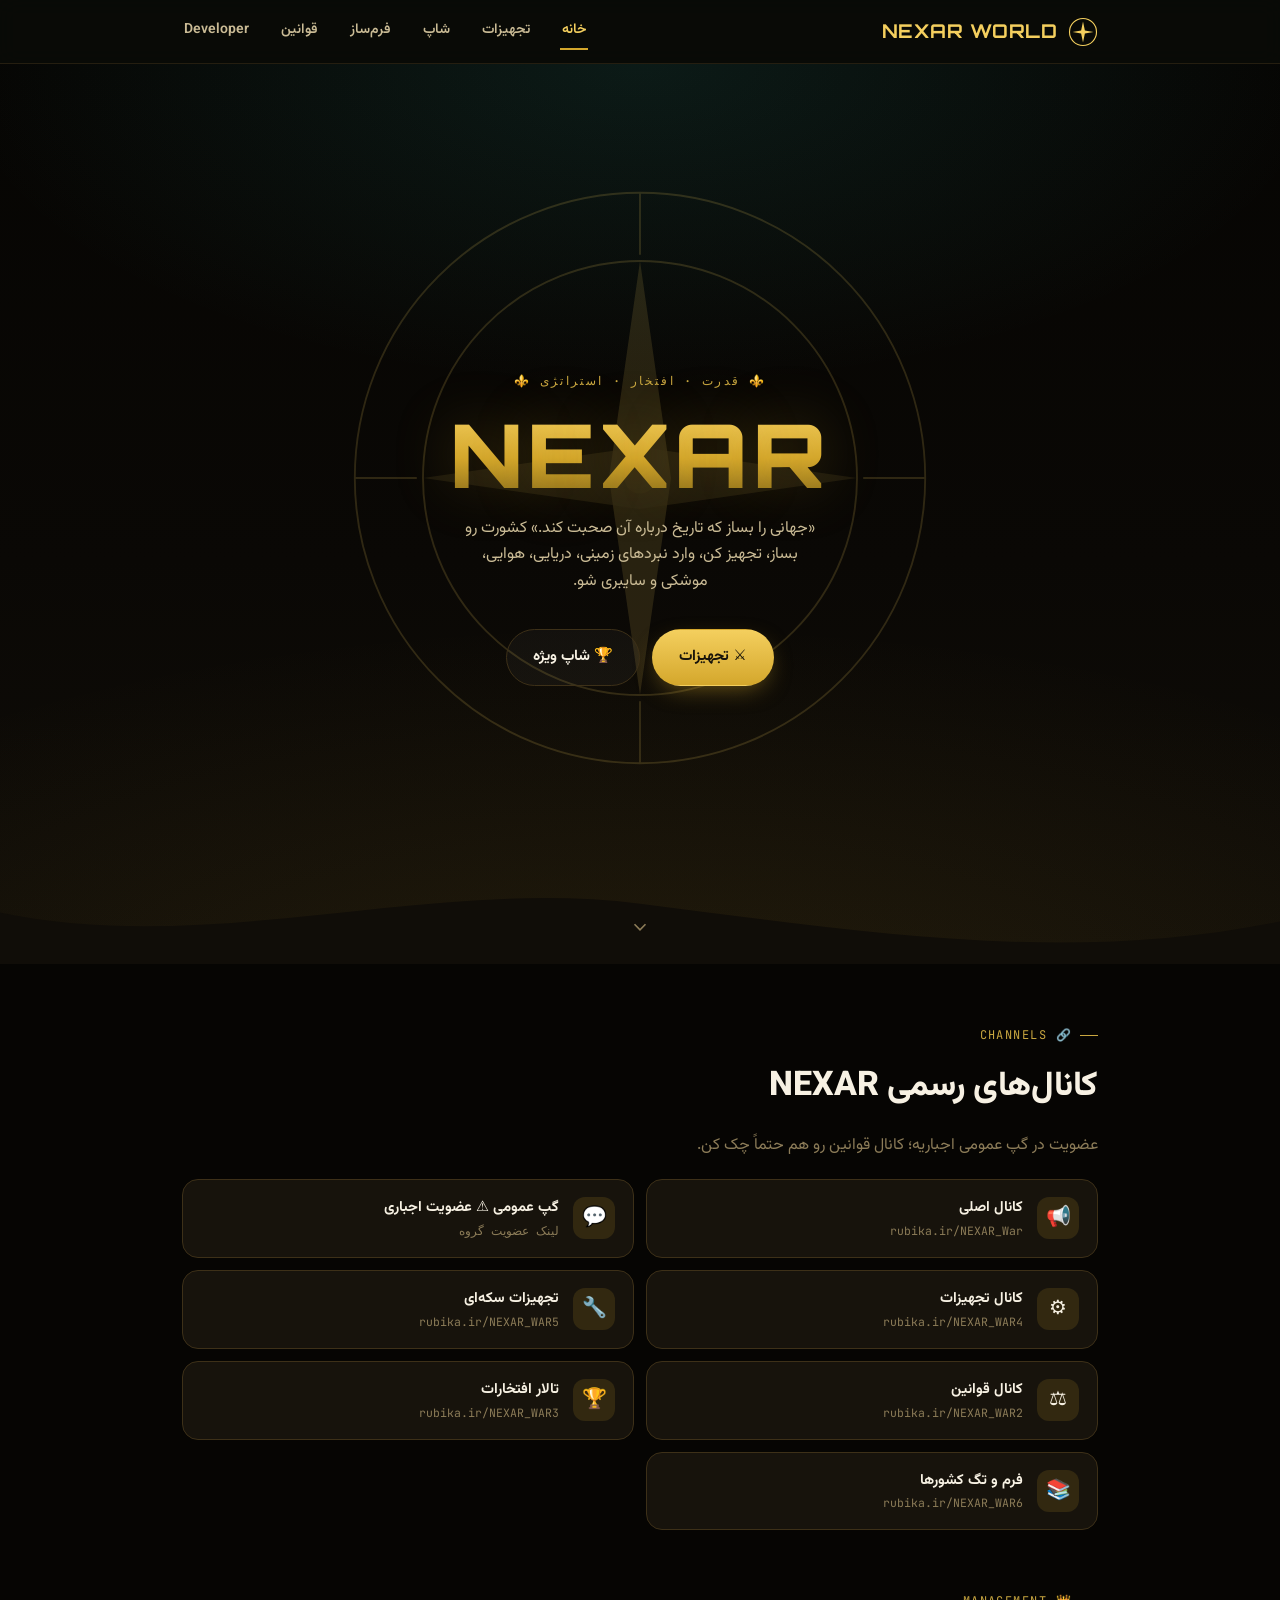
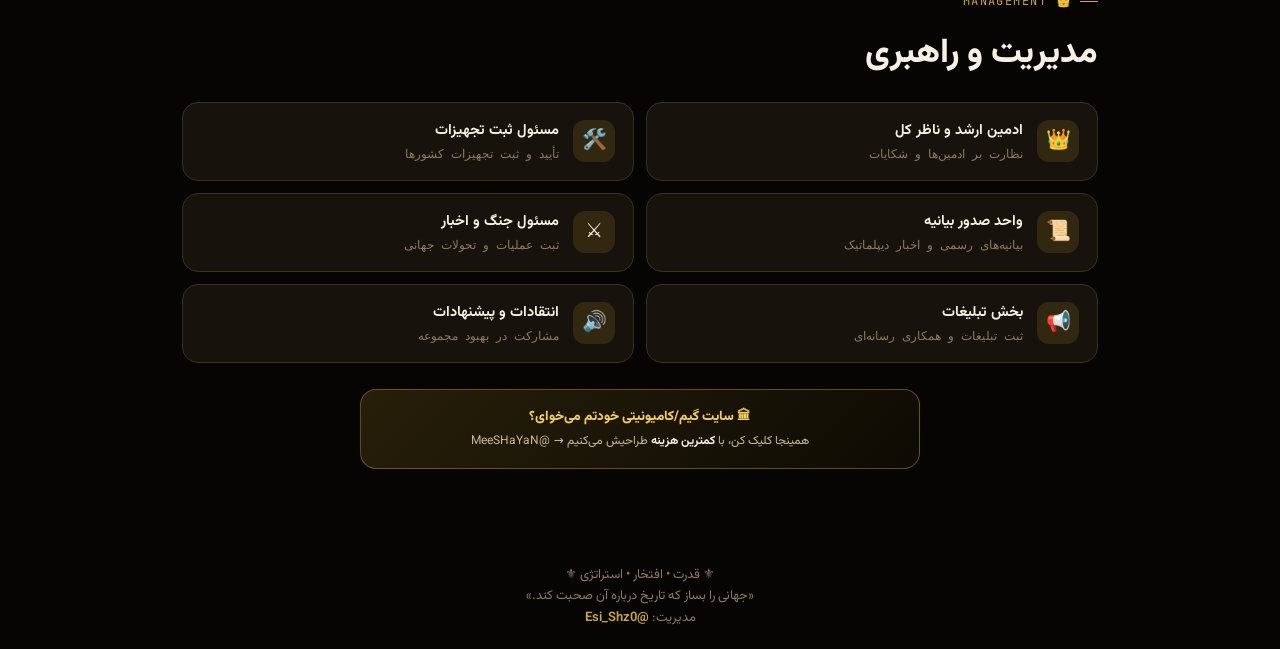
==== index.html @ 239a9ee9 "Add files via upload" ====
<!doctype html>
<html lang="fa" dir="rtl">
<head>
<meta charset="UTF-8">
<meta name="viewport" content="width=device-width, initial-scale=1, viewport-fit=cover">
<title>NEXAR WORLD</title>
<meta name="description" content="NEXAR — گیم متنی استراتژی جهانی. تجهیزات، شاپ ویژه، فرم‌ساز رسمی و قوانین.">
<link rel="icon" href="data:,">
<link rel="stylesheet" href="assets/style.css">
</head>
<body data-page="home">

<header class="topbar">
  <div class="container">
    <a href="index.html" class="brand">
      <svg class="brand-mark" viewBox="0 0 40 40" fill="none">
        <circle cx="20" cy="20" r="18" stroke="#f4cf5e" stroke-width="1.5"/>
        <path d="M20 6 L22.5 18 L34 20 L22.5 22 L20 34 L17.5 22 L6 20 L17.5 18 Z" fill="#f4cf5e"/>
      </svg>
      NEXAR WORLD
    </a>
    <nav class="desktop-nav">
      <a href="index.html" data-nav="home">خانه</a>
      <a href="equipment.html" data-nav="equipment">تجهیزات</a>
      <a href="shop.html" data-nav="shop">شاپ</a>
      <a href="forms.html" data-nav="forms">فرم‌ساز</a>
      <a href="rules.html" data-nav="rules">قوانین</a>
      <a href="developer.html" data-nav="developer">Developer</a>
    </nav>
  </div>
</header>

<section class="hero">
  <svg class="hero-compass" viewBox="0 0 200 200" fill="none">
    <circle cx="100" cy="100" r="92" stroke="#f4cf5e" stroke-width="0.6"/>
    <circle cx="100" cy="100" r="70" stroke="#f4cf5e" stroke-width="0.6"/>
    <g stroke="#f4cf5e" stroke-width="0.6">
      <line x1="100" y1="8" x2="100" y2="28"/>
      <line x1="100" y1="172" x2="100" y2="192"/>
      <line x1="8" y1="100" x2="28" y2="100"/>
      <line x1="172" y1="100" x2="192" y2="100"/>
    </g>
    <path d="M100 30 L110 100 L100 170 L90 100 Z" fill="#f4cf5e" opacity="0.8"/>
    <path d="M30 100 L100 90 L170 100 L100 110 Z" fill="#f4cf5e" opacity="0.5"/>
    <circle cx="100" cy="100" r="5" fill="#f4cf5e"/>
  </svg>

  <div class="hero-content">
    <div class="hero-kicker">⚜️ قدرت · افتخار · استراتژی ⚜️</div>
    <h1 class="hero-title">NEXAR</h1>
    <p class="hero-tagline">
      «جهانی را بساز که تاریخ درباره آن صحبت کند.»
      کشورت رو بساز، تجهیز کن، وارد نبردهای زمینی، دریایی، هوایی، موشکی و سایبری شو.
    </p>
    <div class="hero-actions">
      <a class="btn btn-gold" href="equipment.html">⚔️ تجهیزات</a>
      <a class="btn btn-ghost" href="shop.html">🏆 شاپ ویژه</a>
    </div>
  </div>

  <div class="scroll-cue" aria-hidden="true">
    <svg width="22" height="22" viewBox="0 0 24 24" fill="none" stroke="currentColor" stroke-width="1.8">
      <path d="M6 9l6 6 6-6"/>
    </svg>
  </div>

  <div class="hero-wave" aria-hidden="true">
    <svg viewBox="0 0 1440 100" preserveAspectRatio="none">
      <path d="M0,40 C240,90 480,0 720,30 C960,60 1200,100 1440,50 L1440,100 L0,100 Z" fill="#100d08"/>
    </svg>
  </div>
</section>

<section class="section">
  <div class="container">
    <div class="eyebrow">🔗 CHANNELS</div>
    <h2 class="section-title">کانال‌های رسمی NEXAR</h2>
    <p class="section-sub">عضویت در گپ عمومی اجباریه؛ کانال قوانین رو هم حتماً چک کن.</p>

    <div class="channel-grid">
      <a class="channel-card" href="https://rubika.ir/NEXAR_War" target="_blank" rel="noopener">
        <span class="ch-ic">📢</span>
        <span><span class="ch-title">کانال اصلی</span><span class="ch-sub">rubika.ir/NEXAR_War</span></span>
      </a>
      <a class="channel-card" href="https://rubika.ir/joing/BBBDDEJID0UMQKHRUWUVDPIQSLURDWPV" target="_blank" rel="noopener">
        <span class="ch-ic">💬</span>
        <span><span class="ch-title">گپ عمومی ⚠️ عضویت اجباری</span><span class="ch-sub">لینک عضویت گروه</span></span>
      </a>
      <a class="channel-card" href="https://rubika.ir/NEXAR_WAR4" target="_blank" rel="noopener">
        <span class="ch-ic">⚙️</span>
        <span><span class="ch-title">کانال تجهیزات</span><span class="ch-sub">rubika.ir/NEXAR_WAR4</span></span>
      </a>
      <a class="channel-card" href="https://rubika.ir/NEXAR_WAR5" target="_blank" rel="noopener">
        <span class="ch-ic">🔧</span>
        <span><span class="ch-title">تجهیزات سکه‌ای</span><span class="ch-sub">rubika.ir/NEXAR_WAR5</span></span>
      </a>
      <a class="channel-card" href="https://rubika.ir/NEXAR_WAR2" target="_blank" rel="noopener">
        <span class="ch-ic">⚖️</span>
        <span><span class="ch-title">کانال قوانین</span><span class="ch-sub">rubika.ir/NEXAR_WAR2</span></span>
      </a>
      <a class="channel-card" href="https://rubika.ir/NEXAR_WAR3" target="_blank" rel="noopener">
        <span class="ch-ic">🏆</span>
        <span><span class="ch-title">تالار افتخارات</span><span class="ch-sub">rubika.ir/NEXAR_WAR3</span></span>
      </a>
      <a class="channel-card" href="https://rubika.ir/NEXAR_WAR6" target="_blank" rel="noopener">
        <span class="ch-ic">📚</span>
        <span><span class="ch-title">فرم و تگ کشورها</span><span class="ch-sub">rubika.ir/NEXAR_WAR6</span></span>
      </a>
    </div>
  </div>
</section>

<section class="section" style="padding-top:0;">
  <div class="container">
    <div class="eyebrow">👑 MANAGEMENT</div>
    <h2 class="section-title">مدیریت و راهبری</h2>
    <div class="channel-grid">
      <a class="channel-card" href="https://rubika.ir/Esi_Shz0" target="_blank" rel="noopener">
        <span class="ch-ic">👑</span>
        <span><span class="ch-title">ادمین ارشد و ناظر کل</span><span class="ch-sub">نظارت بر ادمین‌ها و شکایات</span></span>
      </a>
      <a class="channel-card" href="https://rubika.ir/Esi_Shz0" target="_blank" rel="noopener">
        <span class="ch-ic">🛠️</span>
        <span><span class="ch-title">مسئول ثبت تجهیزات</span><span class="ch-sub">تأیید و ثبت تجهیزات کشورها</span></span>
      </a>
      <a class="channel-card" href="https://rubika.ir/Esi_Shz0" target="_blank" rel="noopener">
        <span class="ch-ic">📜</span>
        <span><span class="ch-title">واحد صدور بیانیه</span><span class="ch-sub">بیانیه‌های رسمی و اخبار دیپلماتیک</span></span>
      </a>
      <a class="channel-card" href="https://rubika.ir/Esi_Shz0" target="_blank" rel="noopener">
        <span class="ch-ic">⚔️</span>
        <span><span class="ch-title">مسئول جنگ و اخبار</span><span class="ch-sub">ثبت عملیات و تحولات جهانی</span></span>
      </a>
      <a class="channel-card" href="https://rubika.ir/Esi_Shz0" target="_blank" rel="noopener">
        <span class="ch-ic">📢</span>
        <span><span class="ch-title">بخش تبلیغات</span><span class="ch-sub">ثبت تبلیغات و همکاری رسانه‌ای</span></span>
      </a>
      <a class="channel-card" href="https://rubika.ir/Esi_Shz0" target="_blank" rel="noopener">
        <span class="ch-ic">🔊</span>
        <span><span class="ch-title">انتقادات و پیشنهادات</span><span class="ch-sub">مشارکت در بهبود مجموعه</span></span>
      </a>
    </div>

    <a class="order-ad" href="https://rubika.ir/MeeSHaYaN" target="_blank" rel="noopener">
      <span class="oa-title">🏛 سایت گیم/کامیونیتی خودتم می‌خوای؟</span>
      <span class="oa-sub">همینجا کلیک کن، با <b>کمترین هزینه</b> طراحیش می‌کنیم → @MeeSHaYaN</span>
    </a>
  </div>
</section>

<footer class="site-footer">
  <div class="container">
    ⚜️ قدرت • افتخار • استراتژی ⚜️<br>
    «جهانی را بساز که تاریخ درباره آن صحبت کند.»<br>
    مدیریت: <a href="https://rubika.ir/Esi_Shz0" target="_blank" rel="noopener">@Esi_Shz0</a>
  </div>
</footer>

<nav class="tabbar">
  <a href="index.html" data-nav="home">
    <svg viewBox="0 0 24 24" fill="none" stroke="currentColor" stroke-width="1.8"><path d="M3 11l9-8 9 8"/><path d="M5 10v10h14V10"/></svg>
    خانه
  </a>
  <a href="equipment.html" data-nav="equipment">
    <svg viewBox="0 0 24 24" fill="none" stroke="currentColor" stroke-width="1.8"><path d="M14.5 3.5l6 6L9 21l-6 0 0-6z"/></svg>
    تجهیزات
  </a>
  <a href="shop.html" data-nav="shop">
    <svg viewBox="0 0 24 24" fill="none" stroke="currentColor" stroke-width="1.8"><path d="M6 8h12l-1 12H7z"/><path d="M9 8V6a3 3 0 016 0v2"/></svg>
    شاپ
  </a>
  <a href="forms.html" data-nav="forms">
    <svg viewBox="0 0 24 24" fill="none" stroke="currentColor" stroke-width="1.8"><path d="M9 12h6M9 16h4M7 4h10l2 3v13H5V7z"/></svg>
    فرم‌ساز
  </a>
  <a href="rules.html" data-nav="rules">
    <svg viewBox="0 0 24 24" fill="none" stroke="currentColor" stroke-width="1.8"><path d="M6 4h9l3 3v13H6z"/><path d="M9 10h6M9 14h6"/></svg>
    قوانین
  </a>
  <a href="developer.html" data-nav="developer">
    <svg viewBox="0 0 24 24" fill="none" stroke="currentColor" stroke-width="1.8"><path d="M8 9l-4 4 4 4M16 9l4 4-4 4M13 5l-2 16"/></svg>
    Dev
  </a>
</nav>

<script src="assets/script.js"></script>
</body>
</html>
---- assets/style.css ----
/* =========================================================
   SEA LORDS — Design tokens & base
   Mobile-first. Desktop enhancements live in min-width queries.
========================================================= */

@import url('https://fonts.googleapis.com/css2?family=Orbitron:wght@600;700;800&family=Vazirmatn:wght@400;500;600;700;800&family=JetBrains+Mono:wght@500;600&display=swap');

:root{
  /* --- color tokens (NEXAR theme: black / gold) --- */
  --navy-deep:   #060503;
  --navy-deep-2: #0a0805;
  --navy-mid:    #100d08;
  --navy-card:   #17130c;
  --navy-card-2: #1d180e;
  --navy-line:   #3d3018;
  --navy-line-soft: #251e10;

  --gold:        #d4a72c;
  --gold-hi:     #f4cf5e;
  --gold-dim:    #8a6d1a;

  --silver:      #e8dfc8;
  --silver-hi:   #fff8e6;

  --bronze:      #b98a3d;
  --bronze-hi:   #dcae5f;

  --foam:        #c9a740;
  --foam-dim:    #7a611f;

  --text-hi:     #f7f1e3;
  --text-mid:    #cabb95;
  --text-lo:     #8c7c58;

  --danger:      #ff5545;

  /* --- type --- */
  --font-display: 'Orbitron', sans-serif;
  --font-body: 'Vazirmatn', system-ui, sans-serif;
  --font-mono: 'JetBrains Mono', monospace;

  /* --- radii / shadow --- */
  --r-sm: 10px;
  --r-md: 16px;
  --r-lg: 24px;
  --shadow-card: 0 10px 30px -12px rgba(0,0,0,0.55);
  --shadow-gold: 0 0 0 1px rgba(212,167,44,0.35), 0 10px 30px -10px rgba(212,167,44,0.25);

  --header-h: 64px;
  --tabbar-h: 68px;
}

*, *::before, *::after{ box-sizing: border-box; }

html{
  scroll-behavior: smooth;
}

@media (prefers-reduced-motion: reduce){
  html{ scroll-behavior: auto; }
  *{ animation-duration: 0.001ms !important; animation-iteration-count: 1 !important; transition-duration: 0.001ms !important; }
}

body{
  margin: 0;
  background: var(--navy-deep);
  color: var(--text-hi);
  font-family: var(--font-body);
  line-height: 1.65;
  -webkit-font-smoothing: antialiased;
  padding-bottom: calc(var(--tabbar-h) + 10px);
  overflow-x: hidden;
}

h1,h2,h3,h4{
  font-family: var(--font-body);
  color: var(--text-hi);
  margin: 0 0 .5em;
  font-weight: 700;
}

p{ margin: 0 0 1em; color: var(--text-mid); }

a{ color: inherit; text-decoration: none; }

ul{ margin:0; padding:0; list-style:none; }

button{ font-family: inherit; }

img, svg{ display:block; max-width:100%; }

::selection{ background: var(--gold); color: var(--navy-deep); }

:focus-visible{
  outline: 2px solid var(--foam);
  outline-offset: 3px;
  border-radius: 6px;
}

.container{
  max-width: 720px;
  margin: 0 auto;
  padding: 0 20px;
}

@media (min-width: 900px){
  .container{ max-width: 980px; padding: 0 32px; }
}

.section{
  padding: 56px 0;
  position: relative;
}

.eyebrow{
  display:inline-flex;
  align-items:center;
  gap:8px;
  font-family: var(--font-mono);
  font-size: 12px;
  letter-spacing: .12em;
  color: var(--foam);
  text-transform: uppercase;
  margin-bottom: 14px;
}
.eyebrow::before{
  content:"";
  width: 18px; height: 1px;
  background: var(--foam);
  display:inline-block;
}

.section-title{
  font-size: clamp(24px, 6vw, 34px);
  font-weight: 800;
}

.section-sub{
  color: var(--text-lo);
  max-width: 46ch;
}

/* =========================================================
   Top header (desktop) / Mobile top bar
========================================================= */
.topbar{
  position: sticky;
  top: 0;
  z-index: 40;
  height: var(--header-h);
  display:flex;
  align-items:center;
  background: rgba(10,13,8,0.82);
  backdrop-filter: blur(10px);
  border-bottom: 1px solid var(--navy-line-soft);
}
.topbar .container{
  display:flex;
  align-items:center;
  justify-content:space-between;
  width:100%;
}
.brand{
  display:flex;
  align-items:center;
  gap:10px;
  font-family: var(--font-display);
  font-weight:700;
  font-size: 19px;
  letter-spacing: .04em;
  color: var(--gold-hi);
}
.brand .brand-mark{
  width:30px; height:30px;
  flex-shrink:0;
}

.desktop-nav{
  display:none;
}

@media (min-width: 900px){
  .desktop-nav{
    display:flex;
    gap: 28px;
  }
  .desktop-nav a{
    font-size: 14px;
    font-weight:600;
    color: var(--text-mid);
    padding: 6px 2px;
    border-bottom: 2px solid transparent;
    transition: color .2s ease, border-color .2s ease;
  }
  .desktop-nav a:hover,
  .desktop-nav a.is-active{
    color: var(--gold-hi);
    border-color: var(--gold);
  }
}

/* =========================================================
   Mobile bottom tab bar (primary nav on mobile)
========================================================= */
.tabbar{
  position: fixed;
  bottom: 0; left: 0; right: 0;
  height: var(--tabbar-h);
  display:flex;
  z-index: 50;
  background: linear-gradient(180deg, rgba(10,20,38,0.65), rgba(6,12,24,0.97) 40%);
  backdrop-filter: blur(14px);
  border-top: 1px solid var(--navy-line-soft);
  padding-bottom: env(safe-area-inset-bottom, 0);
}
@media (min-width: 900px){
  .tabbar{ display:none; }
  body{ padding-bottom: 0; }
}

.tabbar a{
  flex:1;
  display:flex;
  flex-direction:column;
  align-items:center;
  justify-content:center;
  gap:3px;
  color: var(--text-lo);
  font-size: 10px;
  font-weight: 600;
  position: relative;
  text-align:center;
  line-height:1.2;
  padding: 0 2px;
}
.tabbar a svg{ width:20px; height:20px; stroke: currentColor; flex-shrink:0; }
.tabbar a.is-active{ color: var(--gold-hi); }
.tabbar a.is-active::before{
  content:"";
  position:absolute;
  top:2px;
  width:22px; height:3px;
  border-radius: 3px;
  background: var(--gold);
  box-shadow: 0 0 10px var(--gold);
}

/* =========================================================
   Hero
========================================================= */
.hero{
  position: relative;
  min-height: 100svh;
  display:flex;
  flex-direction:column;
  align-items:center;
  justify-content:center;
  text-align:center;
  padding: 90px 20px 60px;
  overflow:hidden;
  background:
    radial-gradient(ellipse 90% 60% at 50% 0%, rgba(63,216,201,0.10), transparent 60%),
    radial-gradient(ellipse 140% 80% at 50% 110%, rgba(212,167,44,0.10), transparent 60%),
    linear-gradient(180deg, var(--navy-deep) 0%, var(--navy-deep-2) 55%, var(--navy-mid) 100%);
}

.hero-compass{
  position:absolute;
  top: 46%;
  left: 50%;
  transform: translate(-50%,-50%);
  width: 620px;
  height: 620px;
  max-width: none;
  opacity: 0.16;
  animation: spin 140s linear infinite;
}
@keyframes spin{ to{ transform: translate(-50%,-50%) rotate(360deg); } }

.hero-content{ position:relative; z-index:2; }

.hero-kicker{
  font-family: var(--font-mono);
  font-size: 12px;
  letter-spacing: .18em;
  color: var(--foam);
  text-transform: uppercase;
  margin-bottom: 18px;
}

.hero-title{
  font-family: var(--font-display);
  font-weight: 900;
  letter-spacing: .05em;
  font-size: clamp(46px, 15vw, 88px);
  line-height: 1;
  background: linear-gradient(180deg, var(--gold-hi), var(--gold) 55%, var(--gold-dim));
  -webkit-background-clip: text;
  background-clip: text;
  color: transparent;
  margin-bottom: 18px;
  text-shadow: 0 0 60px rgba(212,167,44,0.25);
}

.hero-tagline{
  font-size: 16px;
  color: var(--text-mid);
  max-width: 40ch;
  margin: 0 auto 34px;
}
.hero-tagline b{ color: var(--text-hi); }

.hero-actions{
  display:flex;
  flex-direction:column;
  gap: 12px;
  width: 100%;
  max-width: 340px;
  margin: 0 auto;
}
@media (min-width:520px){
  .hero-actions{ flex-direction:row; max-width: none; justify-content:center; }
}

.btn{
  display:inline-flex;
  align-items:center;
  justify-content:center;
  gap:8px;
  padding: 15px 26px;
  border-radius: 999px;
  font-weight: 700;
  font-size: 15px;
  border: 1px solid transparent;
  transition: transform .2s ease, box-shadow .2s ease, background .2s ease;
  cursor:pointer;
  white-space:nowrap;
}
.btn:active{ transform: scale(0.97); }

.btn-gold{
  background: linear-gradient(180deg, var(--gold-hi), var(--gold));
  color: #17130a;
  box-shadow: 0 8px 24px -8px rgba(212,167,44,0.55);
}
.btn-gold:hover{ box-shadow: 0 10px 30px -6px rgba(212,167,44,0.7); }

.btn-ghost{
  background: rgba(255,255,255,0.03);
  border-color: var(--navy-line);
  color: var(--text-hi);
}
.btn-ghost:hover{ border-color: var(--gold); color: var(--gold-hi); }

.hero-wave{
  position:absolute;
  left:0; right:0; bottom:-2px;
  width:100%;
  line-height:0;
  z-index:1;
}

.scroll-cue{
  position:absolute;
  bottom: 26px;
  left:50%;
  transform: translateX(-50%);
  color: var(--text-lo);
  animation: bob 2.2s ease-in-out infinite;
  z-index:2;
}
@keyframes bob{ 0%,100%{ transform: translate(-50%,0);} 50%{ transform: translate(-50%,8px);} }

/* =========================================================
   Hall of Legends
========================================================= */
.legends{
  background: var(--navy-mid);
  border-top: 1px solid var(--navy-line-soft);
  border-bottom: 1px solid var(--navy-line-soft);
}

.legends-grid{
  display:flex;
  flex-direction:column;
  gap: 18px;
  margin-top: 34px;
}

@media (min-width: 720px){
  .legends-grid{
    flex-direction:row;
    align-items:flex-end;
    gap: 20px;
  }
  .legend-card.rank-1{ order:2; }
  .legend-card.rank-2{ order:1; }
  .legend-card.rank-3{ order:3; }
}

.legend-card{
  position:relative;
  border-radius: var(--r-lg);
  padding: 26px 20px 22px;
  text-align:center;
  background: linear-gradient(180deg, var(--navy-card-2), var(--navy-card));
  border: 1px solid var(--navy-line);
  overflow:hidden;
}

.legend-card::before{
  content:"";
  position:absolute;
  inset: 0;
  opacity: .5;
  background: radial-gradient(ellipse 120% 80% at 50% -20%, var(--glow, rgba(212,167,44,0.25)), transparent 65%);
  pointer-events:none;
}

.legend-card.rank-1{
  --glow: rgba(212,167,44,0.38);
  border-color: rgba(212,167,44,0.55);
  box-shadow: var(--shadow-gold);
  padding-top: 34px;
}
@media (min-width: 720px){ .legend-card.rank-1{ padding-bottom: 34px; transform: translateY(-10px); } }

.legend-card.rank-2{ --glow: rgba(207,216,226,0.25); }
.legend-card.rank-3{ --glow: rgba(201,138,75,0.28); }

.legend-medal{
  font-size: 30px;
  margin-bottom: 10px;
  filter: drop-shadow(0 4px 10px rgba(0,0,0,0.4));
}

.legend-avatar{
  width: 76px; height:76px;
  border-radius: 50%;
  margin: 0 auto 14px;
  display:flex;
  align-items:center;
  justify-content:center;
  font-family: var(--font-display);
  font-weight:700;
  font-size: 24px;
  color: var(--navy-deep);
  position:relative;
  z-index:1;
}
.rank-1 .legend-avatar{
  width: 92px; height:92px;
  font-size: 28px;
  background: linear-gradient(145deg, var(--gold-hi), var(--gold-dim));
  box-shadow: 0 0 0 4px rgba(212,167,44,0.18), 0 10px 26px -8px rgba(212,167,44,0.6);
}
.rank-2 .legend-avatar{ background: linear-gradient(145deg, var(--silver-hi), var(--silver)); }
.rank-3 .legend-avatar{ background: linear-gradient(145deg, var(--bronze-hi), var(--bronze)); }

.legend-name{
  font-size: 17px;
  font-weight: 700;
  color: var(--text-hi);
  position:relative; z-index:1;
  /* ▼▼ برای تغییر اسم بازیکن‌ها، همین متن رو تو HTML عوض کن ▼▼ */
}
.rank-1 .legend-name{ font-size: 20px; }

.legend-title{
  font-size: 12px;
  font-family: var(--font-mono);
  letter-spacing:.06em;
  color: var(--gold-hi);
  margin-top: 4px;
  position:relative; z-index:1;
}

.legend-rank-label{
  font-size: 11px;
  color: var(--text-lo);
  margin-top: 8px;
  position:relative; z-index:1;
}

/* =========================================================
   Quick links (channels)
========================================================= */
.links-grid{
  display:grid;
  grid-template-columns: 1fr;
  gap: 14px;
  margin-top: 30px;
}
@media (min-width: 640px){
  .links-grid{ grid-template-columns: 1fr 1fr; }
}

.link-card{
  display:flex;
  align-items:center;
  gap: 14px;
  padding: 18px;
  border-radius: var(--r-md);
  background: var(--navy-card);
  border: 1px solid var(--navy-line);
  transition: border-color .2s ease, transform .2s ease;
}
.link-card:hover{ border-color: var(--gold); transform: translateY(-2px); }

.link-icon{
  width: 44px; height:44px;
  border-radius: 12px;
  display:flex; align-items:center; justify-content:center;
  background: rgba(63,216,201,0.12);
  color: var(--foam);
  flex-shrink:0;
}
.link-icon svg{ width:22px; height:22px; }

.link-body{ flex:1; min-width:0; }
.link-title{ font-weight:700; color:var(--text-hi); font-size:15px; }
.link-sub{ font-size:13px; color:var(--text-lo); font-family: var(--font-mono); direction:ltr; text-align:right; }

.link-arrow{ color: var(--text-lo); flex-shrink:0; }

/* =========================================================
   Cards / generic content components (used in rules & market)
========================================================= */
.card{
  background: var(--navy-card);
  border: 1px solid var(--navy-line);
  border-radius: var(--r-md);
  padding: 20px;
}

.chip{
  display:inline-flex;
  align-items:center;
  gap:6px;
  padding: 5px 11px;
  border-radius: 999px;
  background: var(--navy-card-2);
  border: 1px solid var(--navy-line);
  font-size: 13px;
  font-family: var(--font-mono);
  color: var(--text-hi);
}

.stars{ color: var(--navy-line); letter-spacing:1px; font-size:14px; }
.stars .filled{ color: var(--gold); }

/* Accordion (Rules page) */
.accordion-item{
  border: 1px solid var(--navy-line);
  border-radius: var(--r-md);
  background: var(--navy-card);
  margin-bottom: 12px;
  overflow: hidden;
}
.accordion-head{
  width:100%;
  display:flex;
  align-items:center;
  gap: 12px;
  padding: 16px 18px;
  background:none;
  border:none;
  color: var(--text-hi);
  text-align: right;
  cursor:pointer;
  font-size: 15px;
  font-weight: 700;
}
.accordion-head .ic{
  width: 34px; height:34px;
  border-radius: 10px;
  background: rgba(212,167,44,0.1);
  display:flex; align-items:center; justify-content:center;
  font-size: 17px;
  flex-shrink:0;
}
.accordion-head .chev{
  margin-inline-start:auto;
  color: var(--text-lo);
  transition: transform .25s ease;
  flex-shrink:0;
}
.accordion-item.is-open .accordion-head .chev{ transform: rotate(180deg); }

.accordion-panel{
  max-height:0;
  overflow:hidden;
  transition: max-height .35s ease;
}
.accordion-panel-inner{
  padding: 0 18px 20px;
  color: var(--text-mid);
  font-size: 14.5px;
}
.accordion-panel-inner p{ color: var(--text-mid); }
.accordion-panel-inner .rule-line{
  display:flex;
  gap:10px;
  padding: 8px 0;
  border-top: 1px dashed var(--navy-line-soft);
}
.accordion-panel-inner .rule-line:first-of-type{ border-top:none; }
.accordion-panel-inner .rule-dot{ color: var(--gold); flex-shrink:0; }

.warn-box{
  margin-top: 14px;
  padding: 12px 14px;
  border-radius: var(--r-sm);
  background: rgba(226,105,95,0.08);
  border: 1px solid rgba(226,105,95,0.35);
  color: #f0b8b3;
  font-size: 13.5px;
  display:flex;
  gap:8px;
}

.form-box{
  margin-top: 16px;
  border: 1px dashed var(--navy-line);
  border-radius: var(--r-sm);
  padding: 14px 16px;
  background: rgba(63,216,201,0.03);
}
.form-box .form-title{
  font-family: var(--font-mono);
  font-size: 12px;
  color: var(--foam);
  letter-spacing:.06em;
  margin-bottom: 10px;
}
.form-row{
  display:flex;
  gap:8px;
  padding: 6px 0;
  font-size: 14px;
  color: var(--text-mid);
  border-top: 1px dotted var(--navy-line-soft);
}
.form-row:first-of-type{ border-top:none; }
.form-row b{ color: var(--text-hi); font-weight:600; flex-shrink:0; }

/* Market tabs — full-width grid on mobile so nothing gets cut off at the edge */
.tabs{
  display:grid;
  grid-template-columns: repeat(auto-fit, minmax(0, 1fr));
  gap: 8px;
  margin: 26px 0 6px;
}
.tab-btn{
  width:100%;
  padding: 12px 10px;
  border-radius: 14px;
  border: 1px solid var(--navy-line);
  background: var(--navy-card);
  color: var(--text-mid);
  font-weight:600;
  font-size: 13.5px;
  cursor:pointer;
  display:flex; align-items:center; justify-content:center; gap:6px;
}
.tab-btn.is-active{
  background: linear-gradient(180deg, var(--gold-hi), var(--gold));
  color: #17130a;
  border-color: transparent;
}
@media (min-width: 620px){
  .tabs{ grid-template-columns: repeat(4, auto); display:flex; }
  .tab-btn{ width:auto; padding: 10px 20px; }
}

/* Colored side-accent per category — makes each list visually distinct on mobile */
.tab-panel[data-tab="buildings"] .item-card{ border-inline-start: 3px solid var(--gold); }
.tab-panel[data-tab="army"] .item-card{ border-inline-start: 3px solid var(--danger); }
.tab-panel[data-tab="fleet"] .item-card{ border-inline-start: 3px solid var(--foam); }

/* Horizontally-scrolling tab row — for pages with many categories (Equipment) */
.tabs-scroll{
  display:flex;
  gap: 8px;
  margin: 26px 0 6px;
  overflow-x: auto;
  padding-bottom: 6px;
  scrollbar-width: thin;
  -webkit-overflow-scrolling: touch;
}
.tabs-scroll .tab-btn{ width:auto; flex-shrink:0; padding: 10px 18px; }
.tabs-scroll::-webkit-scrollbar{ height: 5px; }
.tabs-scroll::-webkit-scrollbar-thumb{ background: var(--navy-line); border-radius: 10px; }

/* =========================================================
   Form Builder (ساخت فرم) — picker grid + step wizard
========================================================= */
.form-picker-grid{
  display:grid;
  grid-template-columns: 1fr;
  gap: 12px;
  margin-top: 22px;
}
@media (min-width: 640px){
  .form-picker-grid{ grid-template-columns: 1fr 1fr; }
}

.form-pick-card{
  display:flex;
  align-items:center;
  gap: 14px;
  padding: 16px;
  border-radius: var(--r-md);
  background: var(--navy-card);
  border: 1px solid var(--navy-line);
  text-align: right;
  width: 100%;
  color: inherit;
  font-family: inherit;
  cursor: pointer;
  transition: border-color .2s ease, transform .2s ease;
}
.form-pick-card:hover{ border-color: var(--gold); transform: translateY(-2px); }
.form-pick-card .fp-icon{
  width: 42px; height:42px;
  border-radius: 12px;
  background: rgba(212,167,44,0.1);
  display:flex; align-items:center; justify-content:center;
  font-size: 20px;
  flex-shrink:0;
}
.form-pick-card .fp-title{ font-weight:700; font-size:14.5px; color:var(--text-hi); }
.form-pick-card .fp-sub{ font-size:12px; color:var(--text-lo); margin-top:3px; }

.wizard-back{
  display:inline-flex;
  align-items:center;
  gap:6px;
  font-size:13px;
  color: var(--text-lo);
  margin-bottom: 18px;
  cursor:pointer;
  background:none;
  border:none;
  font-family:inherit;
  padding:0;
}
.wizard-back:hover{ color: var(--gold-hi); }

.wizard-progress{
  font-family: var(--font-mono);
  font-size: 12px;
  color: var(--foam);
  margin-bottom: 10px;
}
.wizard-track{
  height: 4px;
  border-radius: 4px;
  background: var(--navy-line-soft);
  overflow:hidden;
  margin-bottom: 24px;
}
.wizard-track-fill{
  height:100%;
  background: linear-gradient(90deg, var(--gold), var(--foam));
  transition: width .3s ease;
}

.field-group{ margin-bottom: 6px; }
.field-label{ display:block; font-size:15px; font-weight:700; color:var(--text-hi); margin-bottom:10px; }
.field-hint{ display:block; font-size:12px; color:var(--text-lo); margin-top:8px; }

.field-input, .field-textarea, .field-select{
  width:100%;
  padding: 14px 14px;
  border-radius: 12px;
  border: 1px solid var(--navy-line);
  background: var(--navy-card-2);
  color: var(--text-hi);
  font-family: inherit;
  font-size: 15px;
}
.field-textarea{ min-height: 130px; resize: vertical; line-height:1.7; }
.field-input:focus, .field-textarea:focus, .field-select:focus{ border-color: var(--gold); }

/* --- Custom select (replaces native <select> so the dropdown matches the dark theme) --- */
.custom-select{ position: relative; }
.custom-select-btn{
  width:100%;
  display:flex;
  align-items:center;
  justify-content:space-between;
  gap:10px;
  padding: 14px 16px;
  border-radius: 12px;
  border: 1px solid var(--navy-line);
  background: var(--navy-card-2);
  color: var(--text-hi);
  font-family: inherit;
  font-size: 15px;
  cursor:pointer;
  text-align: right;
}
.custom-select-btn.is-placeholder{ color: var(--text-lo); }
.custom-select-btn .chev{ flex-shrink:0; color:var(--text-lo); transition: transform .2s ease; }
.custom-select.is-open .custom-select-btn{ border-color: var(--gold); }
.custom-select.is-open .custom-select-btn .chev{ transform: rotate(180deg); }

.custom-select-list{
  margin-top: 8px;
  border-radius: 12px;
  border: 1px solid var(--navy-line);
  background: var(--navy-card-2);
  overflow: hidden;
  max-height: 260px;
  overflow-y: auto;
}
.custom-select-option{
  display:block;
  width:100%;
  text-align: right;
  padding: 13px 16px;
  background: none;
  border: none;
  border-bottom: 1px solid var(--navy-line-soft);
  color: var(--text-mid);
  font-family: inherit;
  font-size: 14.5px;
  cursor:pointer;
}
.custom-select-option:last-child{ border-bottom:none; }
.custom-select-option:hover{ background: rgba(212,167,44,0.08); color: var(--text-hi); }
.custom-select-option.is-selected{ color: var(--gold-hi); font-weight:700; background: rgba(212,167,44,0.06); }
.custom-select-empty{ padding:14px 16px; font-size:13.5px; color:var(--text-lo); }

.field-input[type="date"]{
  color-scheme: dark;
  font-family: var(--font-mono);
}

/* --- Number field: slider + manual number box side by side --- */
.number-field{
  display:flex;
  align-items:center;
  gap: 12px;
}
.number-field input[type="range"]{
  flex:1;
  accent-color: var(--gold);
  height: 4px;
}
.number-field .number-box{
  width: 78px;
  flex-shrink:0;
  text-align:center;
  padding: 12px 6px;
  border-radius: 10px;
  border: 1px solid var(--navy-line);
  background: var(--navy-card-2);
  color: var(--gold-hi);
  font-family: var(--font-mono);
  font-weight:700;
  font-size: 15px;
}

/* --- Stepper group: pick quantities of multiple known items --- */
.stepper-list{ display:flex; flex-direction:column; gap:10px; }
.stepper-row{
  display:flex;
  align-items:center;
  gap: 12px;
  padding: 12px 14px;
  border-radius: 12px;
  background: var(--navy-card-2);
  border: 1px solid var(--navy-line-soft);
}
.stepper-row .st-icon{ font-size:18px; width:26px; text-align:center; flex-shrink:0; }
.stepper-row .st-label{ flex:1; font-size:14px; color:var(--text-hi); font-weight:600; }
.stepper-controls{ display:flex; align-items:center; gap:10px; flex-shrink:0; }
.stepper-btn{
  width:32px; height:32px;
  border-radius: 9px;
  border: 1px solid var(--navy-line);
  background: var(--navy-card);
  color: var(--gold-hi);
  font-size: 18px;
  font-weight:700;
  display:flex; align-items:center; justify-content:center;
  cursor:pointer;
  line-height:1;
  padding:0;
}
.stepper-btn:active{ transform: scale(0.92); }
.stepper-count{
  min-width: 26px;
  text-align:center;
  font-family: var(--font-mono);
  font-weight:700;
  color: var(--text-hi);
  font-size: 15px;
}

/* --- Tag list: add free-text items as removable chips --- */
.tag-input-row{ display:flex; gap:8px; margin-bottom:12px; }
.tag-input-row input{ flex:1; }
.tag-add-btn{
  flex-shrink:0;
  width: 48px;
  border-radius: 12px;
  border: 1px solid var(--navy-line);
  background: var(--navy-card-2);
  color: var(--gold-hi);
  font-size: 20px;
  cursor:pointer;
}
.tag-list{ display:flex; flex-wrap:wrap; gap:8px; }
.tag-chip{
  display:inline-flex;
  align-items:center;
  gap:6px;
  padding: 7px 12px;
  border-radius: 999px;
  background: rgba(212,167,44,0.1);
  border: 1px solid rgba(212,167,44,0.35);
  color: var(--gold-hi);
  font-size: 13px;
}
.tag-chip button{
  background:none; border:none; color:var(--gold-hi); cursor:pointer; font-size:15px; line-height:1; padding:0;
}
.tag-empty-hint{ font-size:13px; color:var(--text-lo); }

.wizard-actions{ display:flex; gap:10px; margin-top:24px; }
.wizard-actions .btn{ flex:1; padding:14px 16px; }

.compiled-box{
  margin: 4px 0 16px;
  padding: 16px;
  border-radius: var(--r-md);
  background: var(--navy-card-2);
  border: 1px dashed var(--navy-line);
  white-space: pre-wrap;
  font-family: var(--font-mono);
  font-size: 12.5px;
  line-height: 1.9;
  color: var(--text-hi);
}

.toast{
  position: fixed;
  bottom: calc(var(--tabbar-h) + 16px);
  left: 50%;
  transform: translateX(-50%) translateY(20px);
  background: var(--gold);
  color: #17130a;
  padding: 12px 22px;
  border-radius: 999px;
  font-size: 13.5px;
  font-weight: 700;
  opacity: 0;
  pointer-events: none;
  transition: opacity .25s ease, transform .25s ease;
  z-index: 100;
  white-space: nowrap;
  box-shadow: 0 10px 24px -8px rgba(0,0,0,0.5);
}
.toast.is-visible{ opacity:1; transform: translateX(-50%) translateY(0); }
@media (min-width: 900px){ .toast{ bottom: 24px; } }

.tab-panel{ display:none; }
.tab-panel.is-active{ display:block; }

.item-grid{
  display:grid;
  grid-template-columns: 1fr;
  gap: 14px;
  margin-top: 18px;
}
@media (min-width: 700px){
  .item-grid{ grid-template-columns: 1fr 1fr; }
}

.item-card{
  background: var(--navy-card);
  border: 1px solid var(--navy-line);
  border-radius: var(--r-md);
  padding: 20px;
}
.item-head{
  display:flex;
  align-items:center;
  gap: 12px;
  margin-bottom: 16px;
  padding-bottom: 16px;
  border-bottom: 1px solid var(--navy-line-soft);
}
.item-emoji{
  width: 44px; height:44px;
  border-radius: 12px;
  background: rgba(212,167,44,0.1);
  display:flex; align-items:center; justify-content:center;
  font-size: 21px;
  flex-shrink:0;
}
.item-names b{ display:block; font-size:15.5px; color:var(--text-hi); }
.item-names span{ display:block; font-size:11.5px; color:var(--text-lo); font-family: var(--font-mono); direction:ltr; text-align:right; margin-top:2px; }

.item-block-label{
  display:flex;
  align-items:center;
  gap:6px;
  font-size: 11px;
  font-family: var(--font-mono);
  color: var(--foam);
  letter-spacing:.06em;
  margin: 18px 0 10px;
}
.item-block-label:first-of-type{ margin-top:0; }
.item-block-label::after{
  content:"";
  flex:1;
  height:1px;
  background: var(--navy-line-soft);
}

/* --- Cost / capacity stat blocks (replaces wrapping chip pills) --- */
.cost-grid{
  display:grid;
  grid-template-columns: repeat(auto-fit, minmax(68px, 1fr));
  gap: 8px;
}
.cost-cell{
  display:flex;
  flex-direction:column;
  align-items:center;
  justify-content:center;
  gap:4px;
  padding: 10px 6px;
  border-radius: 12px;
  background: var(--navy-card-2);
  border: 1px solid var(--navy-line-soft);
  text-align:center;
}
.cost-cell .cost-ic{ font-size:16px; line-height:1; }
.cost-cell .cost-val{
  font-family: var(--font-mono);
  font-size: 13px;
  font-weight: 600;
  color: var(--text-hi);
  direction: ltr;
}
.cost-cell .cost-label{
  font-size: 10px;
  color: var(--text-lo);
}

/* --- Star stat rows --- */
.stat-list{
  display:flex;
  flex-direction:column;
  gap: 2px;
}
.stat-row{
  display:flex;
  align-items:center;
  justify-content:space-between;
  gap: 10px;
  padding: 7px 10px;
  border-radius: 8px;
  font-size:13.5px;
  color:var(--text-mid);
}
.stat-row:nth-of-type(odd){ background: rgba(255,255,255,0.02); }

/* --- Output callout --- */
.output-line{
  margin-top: 16px;
  padding: 12px 14px;
  border-radius: var(--r-sm);
  background: linear-gradient(135deg, rgba(212,167,44,0.14), rgba(212,167,44,0.05));
  border: 1px solid rgba(212,167,44,0.3);
  font-size: 13.5px;
  color: var(--gold-hi);
  font-weight: 600;
  display:flex;
  align-items:center;
  gap: 8px;
}

/* Section divider wave (reused) */
.wave-divider{ line-height:0; }
.wave-divider svg{ width:100%; height:auto; display:block; }

/* Footer */
.site-footer{
  padding: 40px 0 20px;
  text-align:center;
  color: var(--text-lo);
  font-size: 13px;
}
.site-footer a{ color: var(--foam); font-weight:600; }

/* Page header (rules/market) */
.page-hero{
  padding: 46px 0 20px;
  background: linear-gradient(180deg, var(--navy-deep-2), var(--navy-deep));
  border-bottom: 1px solid var(--navy-line-soft);
}
.back-link{
  display:inline-flex;
  align-items:center;
  gap:6px;
  font-size: 13px;
  color: var(--text-lo);
  margin-bottom: 16px;
}
.back-link svg{ width:16px; height:16px; }

/* =========================================================
   WORLD WAR — additional components
========================================================= */

/* --- Equipment card extras --- */
.eq-flag{ font-size: 12px; }
.eq-desc{
  font-size: 13px;
  color: var(--text-mid);
  line-height: 1.9;
  margin: 0;
}
.eq-desc + .eq-desc{ margin-top: 6px; }
.eq-tag{
  display:inline-flex;
  align-items:center;
  gap:4px;
  padding: 4px 10px;
  border-radius: 999px;
  background: rgba(212,167,44,0.12);
  border: 1px solid rgba(212,167,44,0.35);
  color: var(--gold-hi);
  font-size: 11px;
  font-weight: 700;
  margin-inline-end: 6px;
}

/* --- Order-site ad banner (footer, all tabs) --- */
.order-ad{
  display:block;
  margin: 26px auto 0;
  max-width: 560px;
  padding: 16px 20px;
  border-radius: var(--r-md);
  background: linear-gradient(135deg, rgba(212,167,44,0.16), rgba(212,167,44,0.04));
  border: 1px solid rgba(212,167,44,0.4);
  text-align:center;
  transition: transform .2s ease, box-shadow .2s ease, border-color .2s ease;
}
.order-ad:hover{
  transform: translateY(-2px);
  border-color: var(--gold-hi);
  box-shadow: 0 12px 30px -12px rgba(212,167,44,0.55);
}
.order-ad .oa-title{
  display:block;
  font-size: 13.5px;
  font-weight: 800;
  color: var(--gold-hi);
  margin-bottom: 4px;
}
.order-ad .oa-sub{
  display:block;
  font-size: 12px;
  color: var(--text-mid);
}
.order-ad .oa-sub b{ color: var(--text-hi); }

/* --- Management contact CTA (under compiled forms) --- */
.mgmt-cta{
  display:flex;
  align-items:center;
  gap:12px;
  margin-top: 14px;
  padding: 14px 16px;
  border-radius: var(--r-sm);
  background: var(--navy-card-2);
  border: 1px solid var(--navy-line-soft);
}
.mgmt-cta .mgmt-ic{ font-size: 22px; flex-shrink:0; }
.mgmt-cta .mgmt-text{ flex:1; font-size: 12.5px; color: var(--text-mid); }
.mgmt-cta .mgmt-text b{ display:block; color:var(--text-hi); font-size:13.5px; margin-bottom:2px; }

/* --- Channel links grid (home page) --- */
.channel-grid{
  display:grid;
  grid-template-columns: 1fr;
  gap: 12px;
  margin-top: 20px;
}
@media (min-width: 620px){
  .channel-grid{ grid-template-columns: 1fr 1fr; }
}
.channel-card{
  display:flex;
  align-items:center;
  gap: 14px;
  padding: 16px 18px;
  border-radius: var(--r-md);
  background: var(--navy-card);
  border: 1px solid var(--navy-line);
  transition: transform .2s ease, border-color .2s ease;
}
.channel-card:hover{ transform: translateY(-2px); border-color: var(--gold); }
.channel-card .ch-ic{
  width: 42px; height:42px;
  border-radius: 12px;
  background: rgba(212,167,44,0.14);
  display:flex; align-items:center; justify-content:center;
  font-size: 20px;
  flex-shrink:0;
}
.channel-card .ch-title{ font-weight:700; font-size:14.5px; color:var(--text-hi); display:block; }
.channel-card .ch-sub{ font-size:11.5px; color:var(--text-lo); font-family: var(--font-mono); direction:ltr; text-align:right; display:block; margin-top:2px; }

/* --- Coming soon page --- */
.coming-soon{
  text-align:center;
  padding: 70px 20px;
}
.coming-soon .cs-icon{ font-size: 54px; margin-bottom: 18px; }
.coming-soon h2{ font-size: 22px; margin-bottom: 10px; }
.coming-soon p{ max-width: 40ch; margin: 0 auto; }

/* --- Developer / agency page --- */
.dev-hero{
  text-align:center;
  padding: 10px 0 6px;
}
.dev-badge{
  display:inline-flex;
  align-items:center;
  gap:8px;
  padding: 8px 18px;
  border-radius: 999px;
  background: rgba(212,167,44,0.12);
  border: 1px solid rgba(212,167,44,0.4);
  color: var(--gold-hi);
  font-weight:700;
  font-size: 13px;
  margin-bottom: 18px;
}
.service-list{
  display:flex;
  flex-direction:column;
  gap: 10px;
  margin-top: 22px;
}
.service-row{
  display:flex;
  align-items:center;
  gap: 14px;
  padding: 14px 16px;
  border-radius: var(--r-sm);
  background: var(--navy-card);
  border: 1px solid var(--navy-line-soft);
  font-size: 14px;
  color: var(--text-hi);
}
.service-row .sr-ic{ font-size:19px; flex-shrink:0; }
.dev-cta{
  margin-top: 30px;
  padding: 26px 22px;
  border-radius: var(--r-lg);
  text-align:center;
  background: linear-gradient(135deg, rgba(212,167,44,0.18), rgba(212,167,44,0.05));
  border: 1px solid rgba(212,167,44,0.4);
}
.dev-cta p{ font-size: 13.5px; margin-bottom: 16px; }
.dev-foot-tag{
  text-align:center;
  margin-top: 26px;
  font-family: var(--font-mono);
  font-size: 11px;
  color: var(--text-lo);
  letter-spacing: .05em;
}

/* =========================================================
   NEXAR — additional components
========================================================= */

/* --- Choice field (single-select pills, used in wizard) --- */
.choice-grid{
  display:flex;
  flex-wrap:wrap;
  gap: 8px;
}
.choice-pill{
  padding: 10px 16px;
  border-radius: 999px;
  background: var(--navy-card-2);
  border: 1px solid var(--navy-line);
  color: var(--text-mid);
  font-size: 13px;
  font-weight: 600;
  cursor:pointer;
  transition: all .15s ease;
}
.choice-pill.is-selected{
  background: rgba(212,167,44,0.18);
  border-color: var(--gold-hi);
  color: var(--gold-hi);
}

/* --- Equipment rank badge --- */
.rank-badge{
  display:inline-flex;
  align-items:center;
  justify-content:center;
  width: 26px; height:26px;
  border-radius: 8px;
  font-family: var(--font-display);
  font-weight: 700;
  font-size: 13px;
  flex-shrink:0;
}
.rank-badge.rank-a{ background: rgba(90,180,255,0.18); color:#5ab4ff; border:1px solid rgba(90,180,255,0.5); }
.rank-badge.rank-b{ background: rgba(195,212,232,0.14); color:#c3d4e8; border:1px solid rgba(195,212,232,0.4); }
.rank-badge.rank-c{ background: rgba(75,138,176,0.16); color:#73b3d3; border:1px solid rgba(75,138,176,0.45); }
.rank-price{
  margin-top: 14px;
  padding-top: 12px;
  border-top: 1px dashed var(--navy-line-soft);
  font-size: 11.5px;
  color: var(--text-lo);
  display:flex;
  justify-content:space-between;
}

/* --- Shop pack cards --- */
.pack-grid{
  display:grid;
  grid-template-columns: 1fr;
  gap: 16px;
  margin-top: 20px;
}
.pack-card{
  border-radius: var(--r-lg);
  padding: 22px 20px;
  background: var(--navy-card);
  border: 1px solid var(--navy-line);
  position:relative;
  overflow:hidden;
}
.pack-card.tier-gold{ border-color: rgba(230,190,90,0.5); background: linear-gradient(160deg, rgba(230,190,90,0.10), var(--navy-card) 60%); }
.pack-card.tier-silver{ border-color: rgba(200,210,225,0.4); background: linear-gradient(160deg, rgba(200,210,225,0.08), var(--navy-card) 60%); }
.pack-card.tier-bronze{ border-color: rgba(190,130,70,0.4); background: linear-gradient(160deg, rgba(190,130,70,0.10), var(--navy-card) 60%); }

.pack-head{ display:flex; align-items:center; gap:12px; margin-bottom:6px; }
.pack-head .p-ic{ font-size:26px; }
.pack-head .p-title{ font-family: var(--font-display); font-size: 16px; font-weight:700; color: var(--text-hi); }
.pack-sub{ font-size: 12.5px; color: var(--text-mid); margin-bottom: 14px; }

.pack-items{ display:flex; flex-direction:column; gap:10px; margin-bottom: 14px; }
.pack-item{ font-size: 13px; color: var(--text-hi); line-height:1.7; }
.pack-item b{ display:block; }
.pack-item span{ display:block; font-size: 11.5px; color: var(--text-lo); }

.pack-price-row{
  display:flex;
  flex-wrap:wrap;
  gap: 8px;
  margin-top: 12px;
  padding-top: 14px;
  border-top: 1px solid var(--navy-line-soft);
}
.pack-price-tag{
  padding: 6px 12px;
  border-radius: 999px;
  background: var(--navy-card-2);
  border: 1px solid var(--navy-line);
  font-size: 12px;
  font-weight:700;
  color: var(--gold-hi);
}
.pack-note{
  margin-top: 14px;
  font-size: 11.5px;
  color: var(--text-lo);
  line-height: 1.9;
}
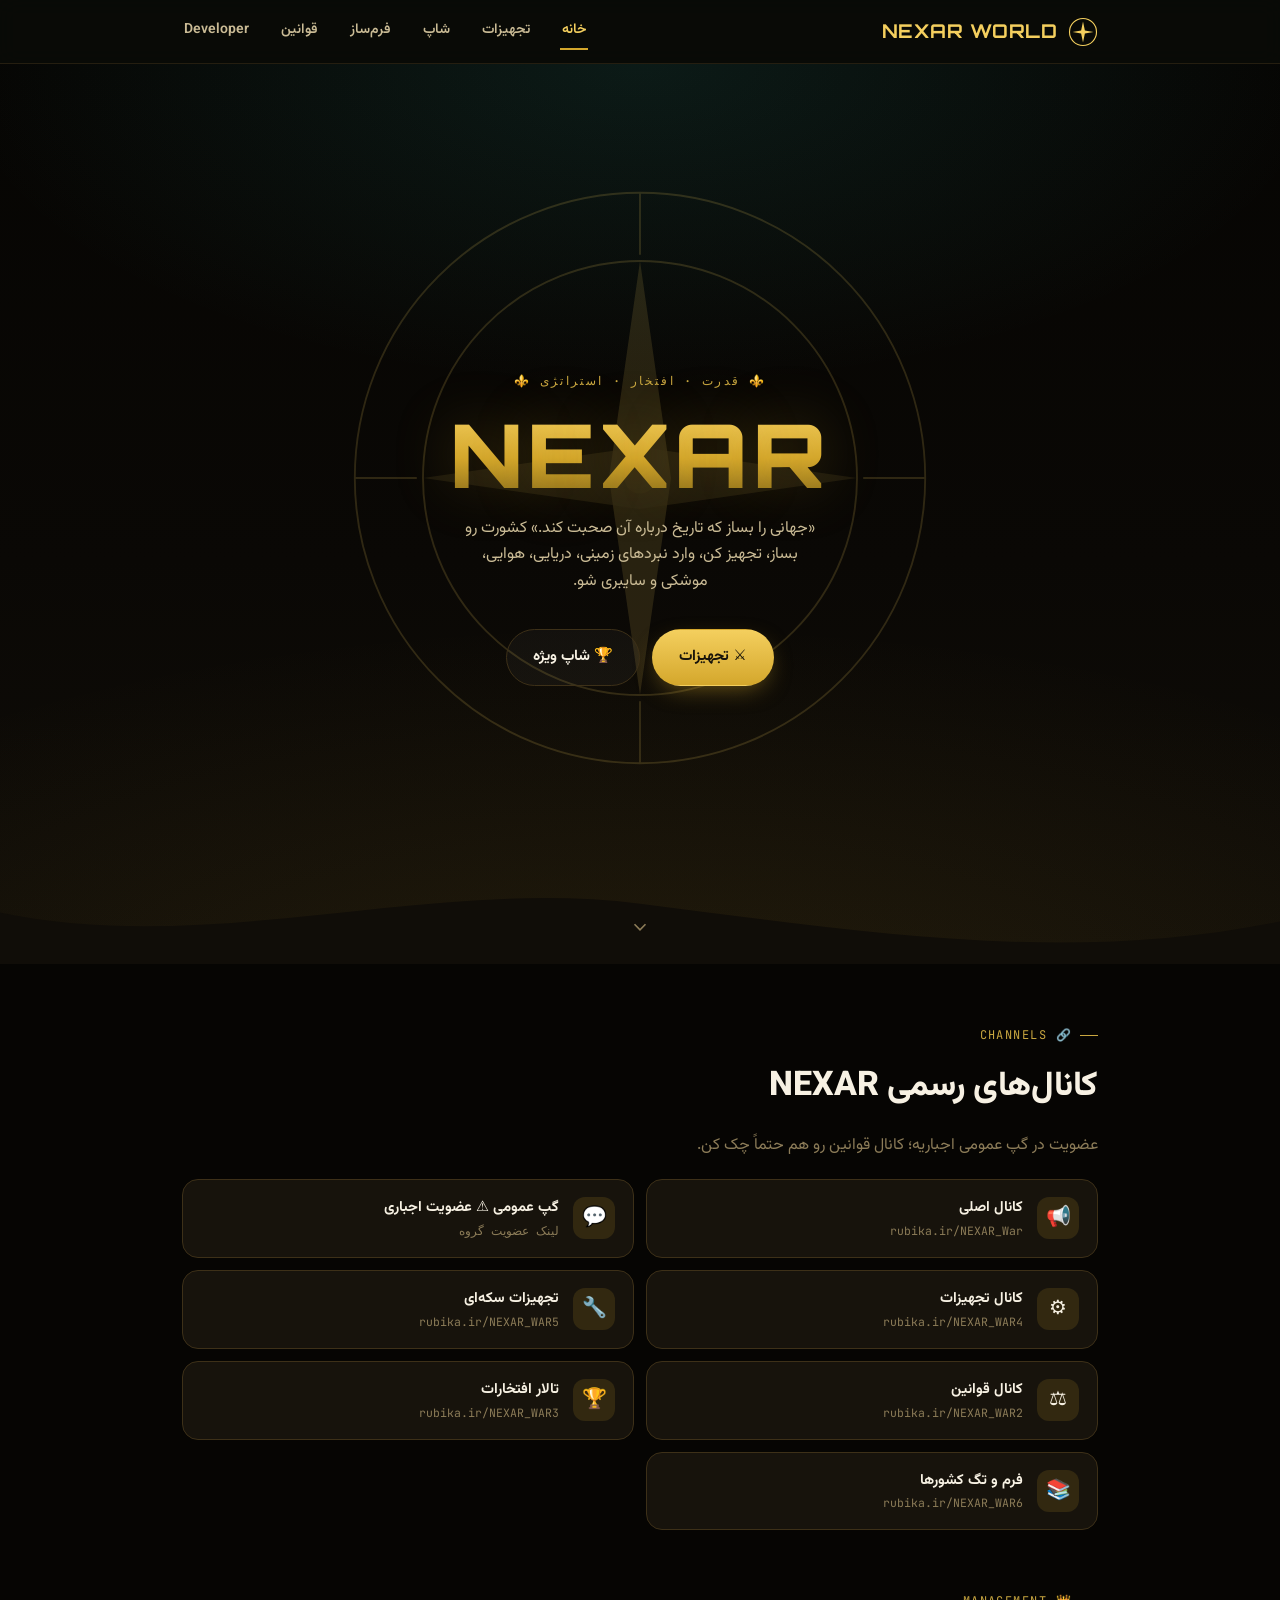
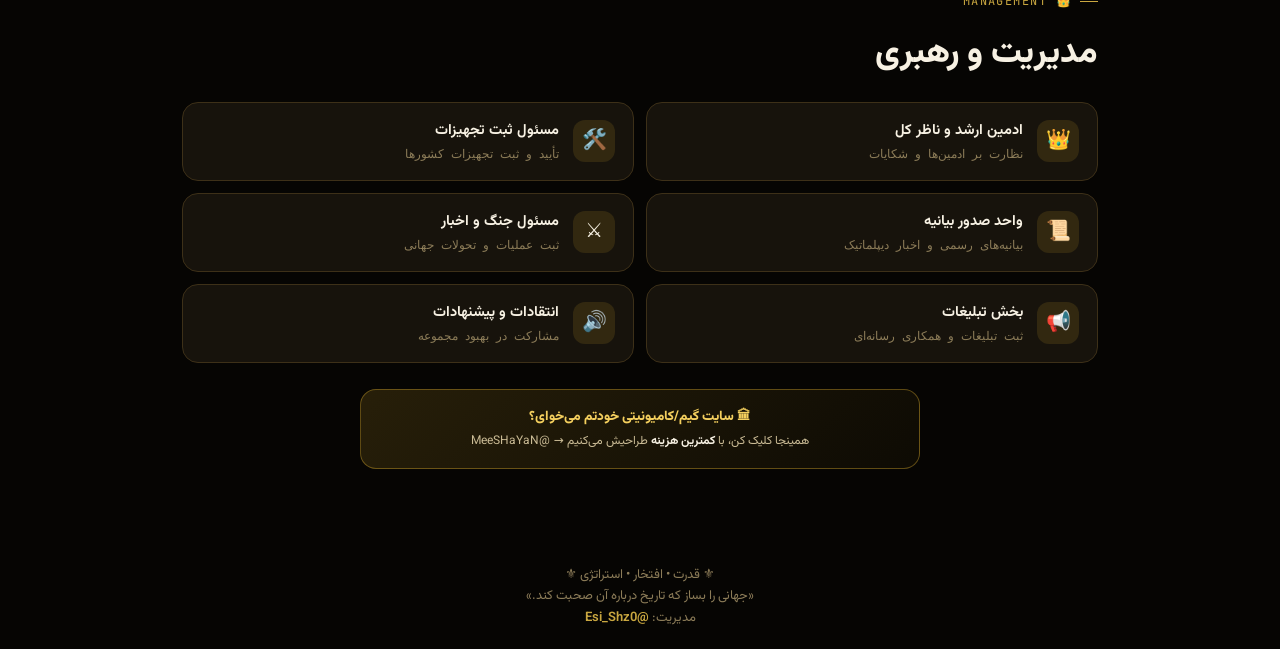
==== commit b7a7ec73: "Update index.html" ====
--- a/index.html
+++ b/index.html
@@ -113,7 +113,7 @@
 <section class="section" style="padding-top:0;">
   <div class="container">
     <div class="eyebrow">👑 MANAGEMENT</div>
-    <h2 class="section-title">مدیریت و راهبری</h2>
+    <h2 class="section-title">مدیریت و رهبری</h2>
     <div class="channel-grid">
       <a class="channel-card" href="https://rubika.ir/Esi_Shz0" target="_blank" rel="noopener">
         <span class="ch-ic">👑</span>
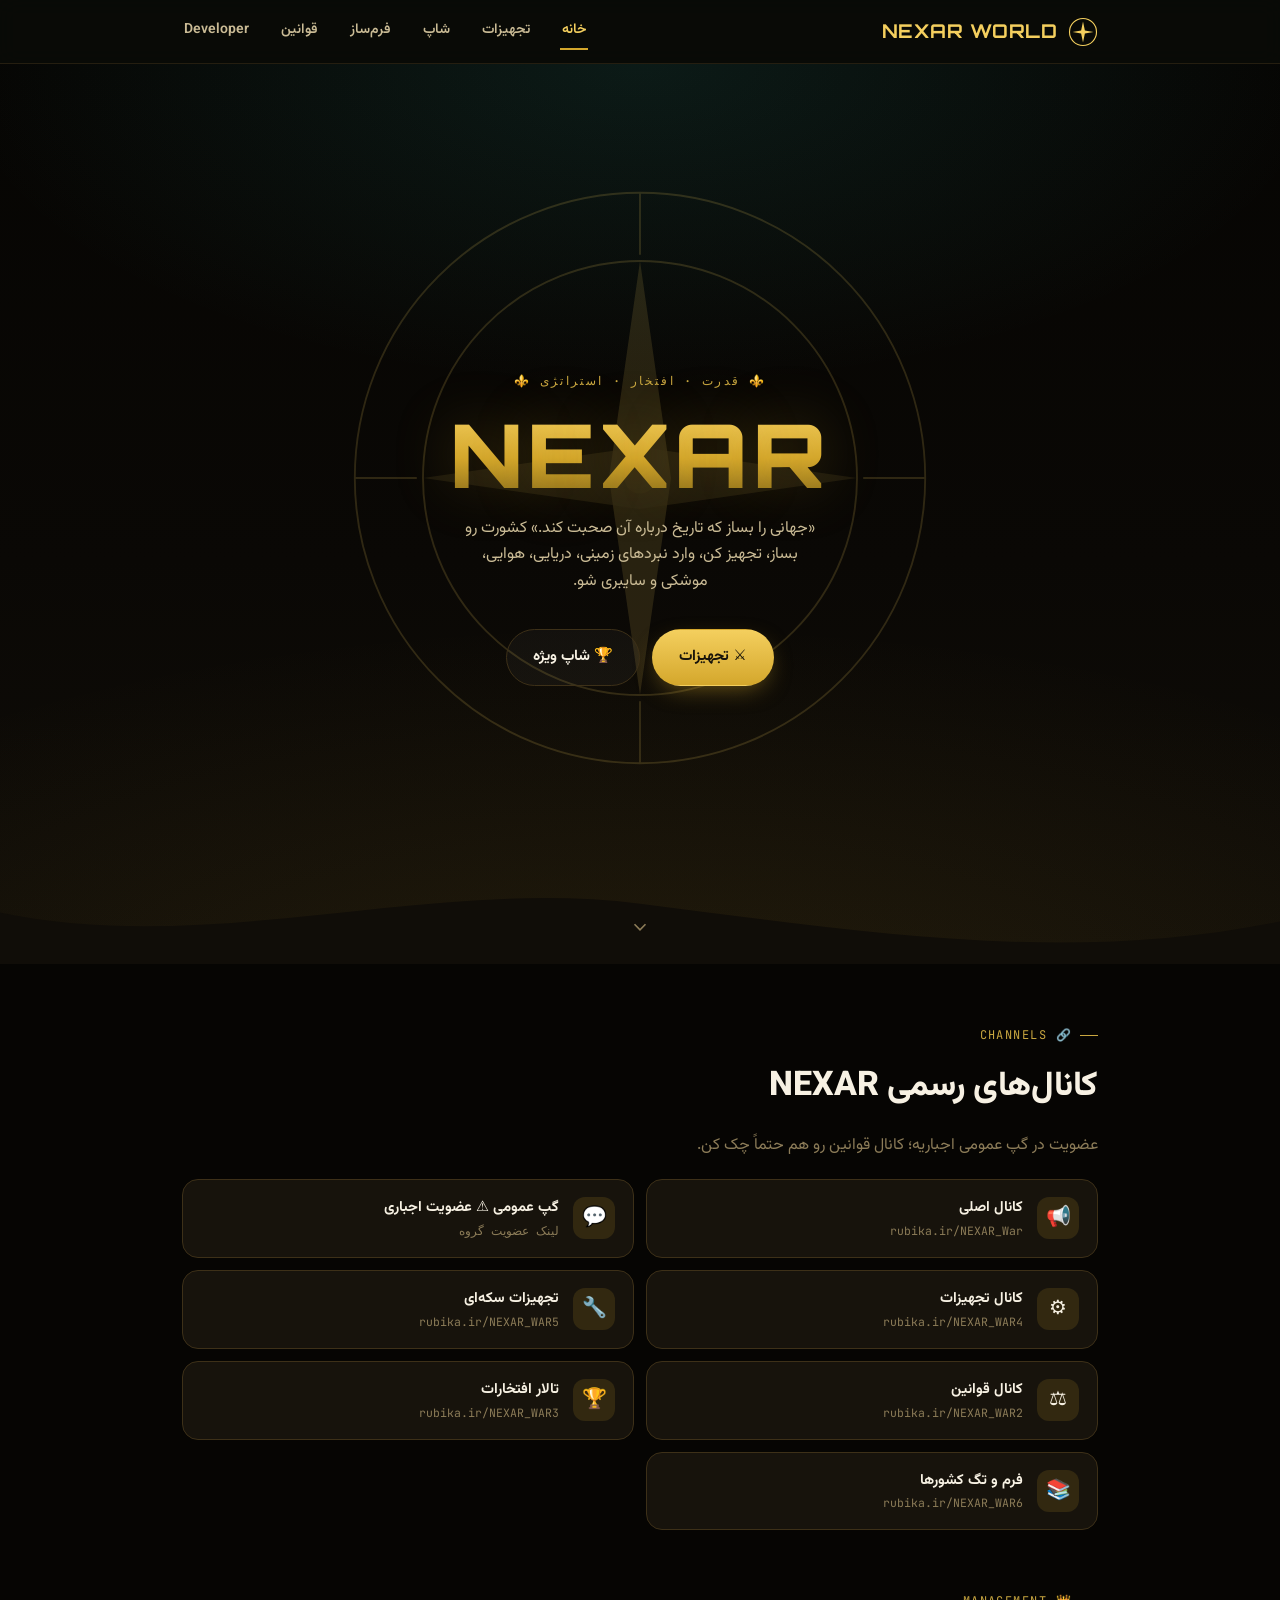
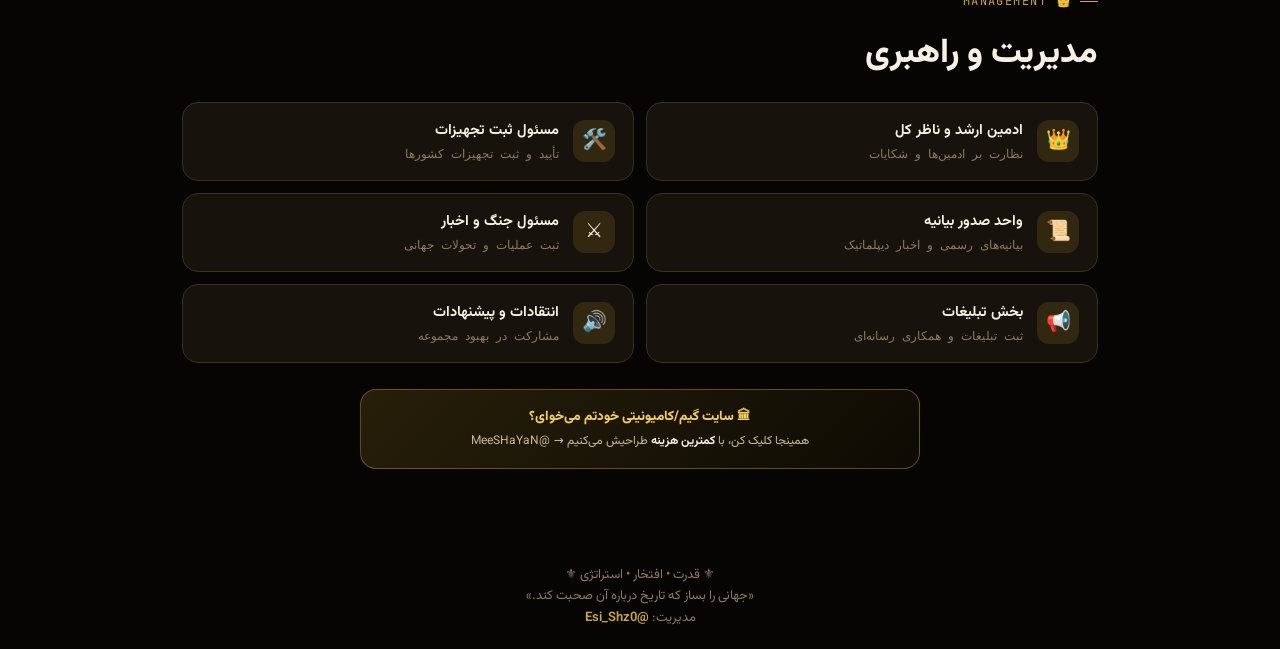
==== commit c1e514aa: "Update index.html" ====
--- a/index.html
+++ b/index.html
@@ -113,7 +113,7 @@
 <section class="section" style="padding-top:0;">
   <div class="container">
     <div class="eyebrow">👑 MANAGEMENT</div>
-    <h2 class="section-title">مدیریت و رهبری</h2>
+    <h2 class="section-title">مدیریت و راهبری</h2>
     <div class="channel-grid">
       <a class="channel-card" href="https://rubika.ir/Esi_Shz0" target="_blank" rel="noopener">
         <span class="ch-ic">👑</span>
